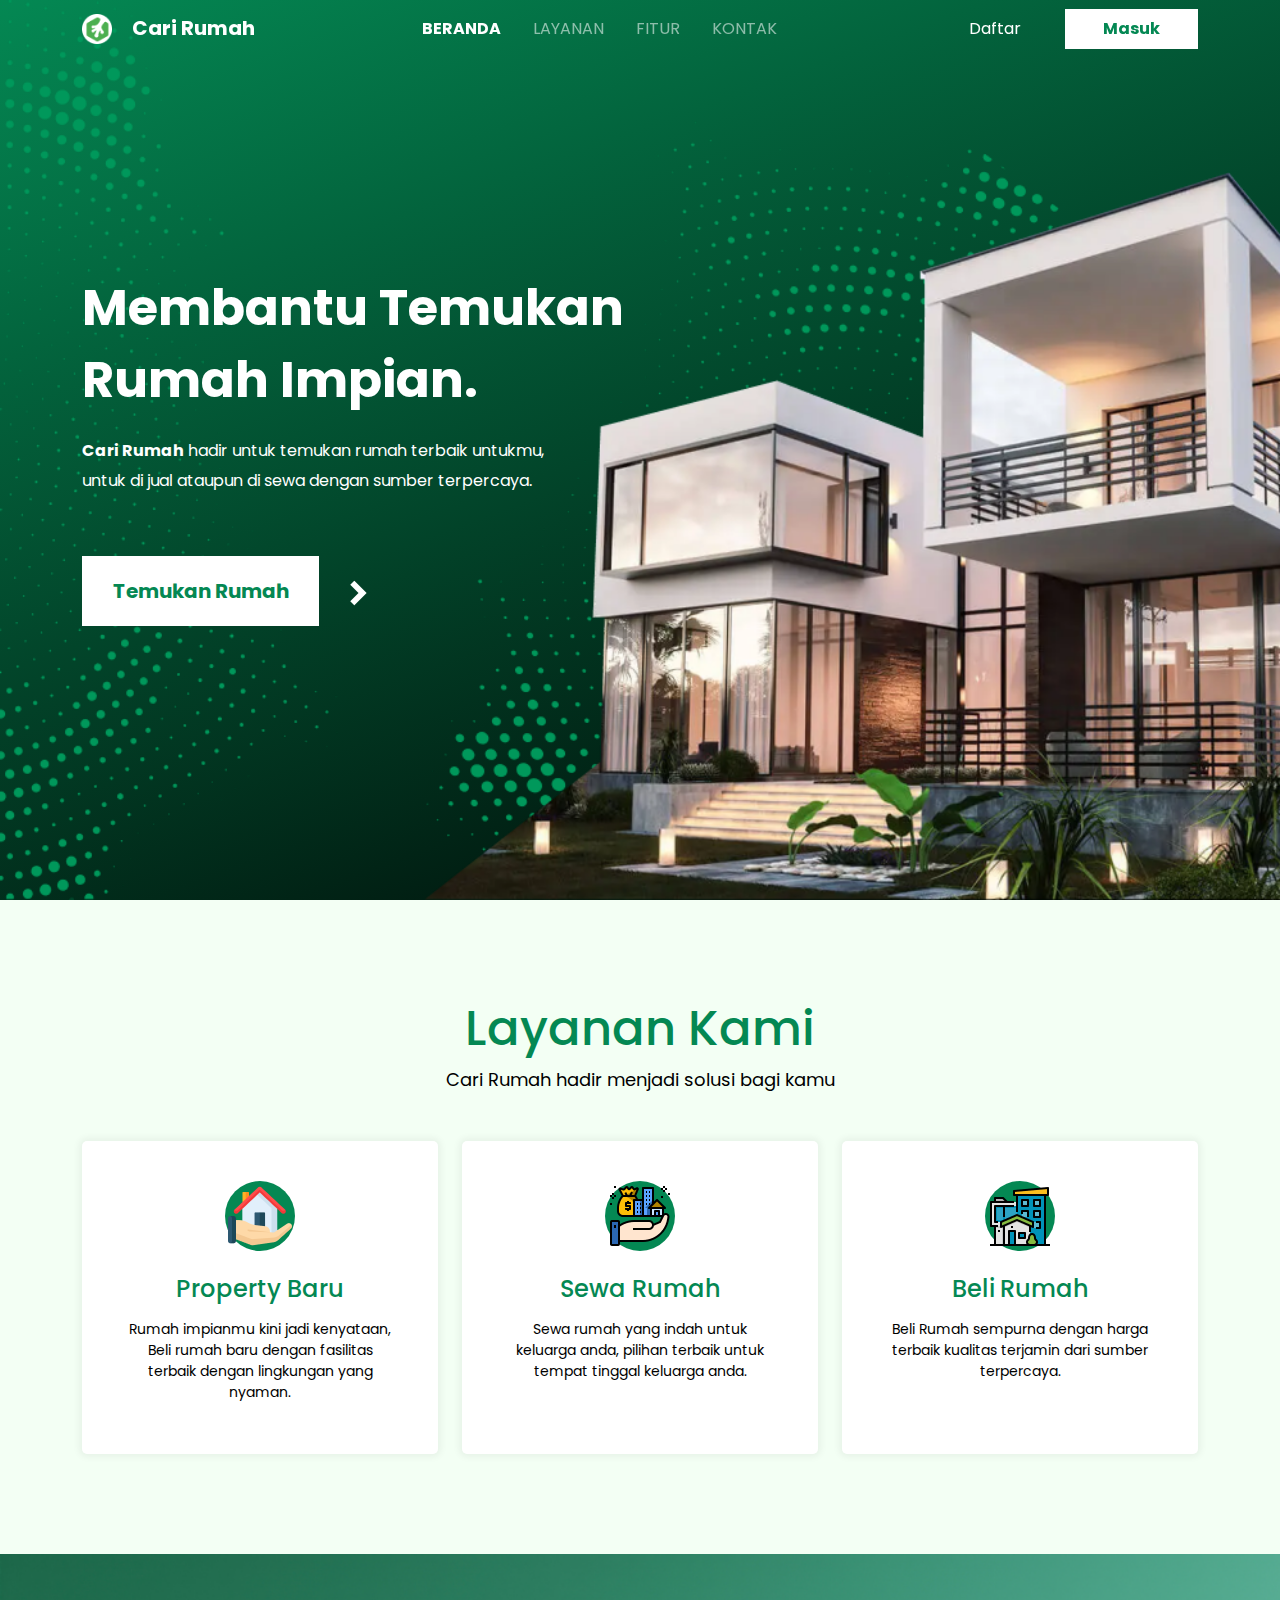
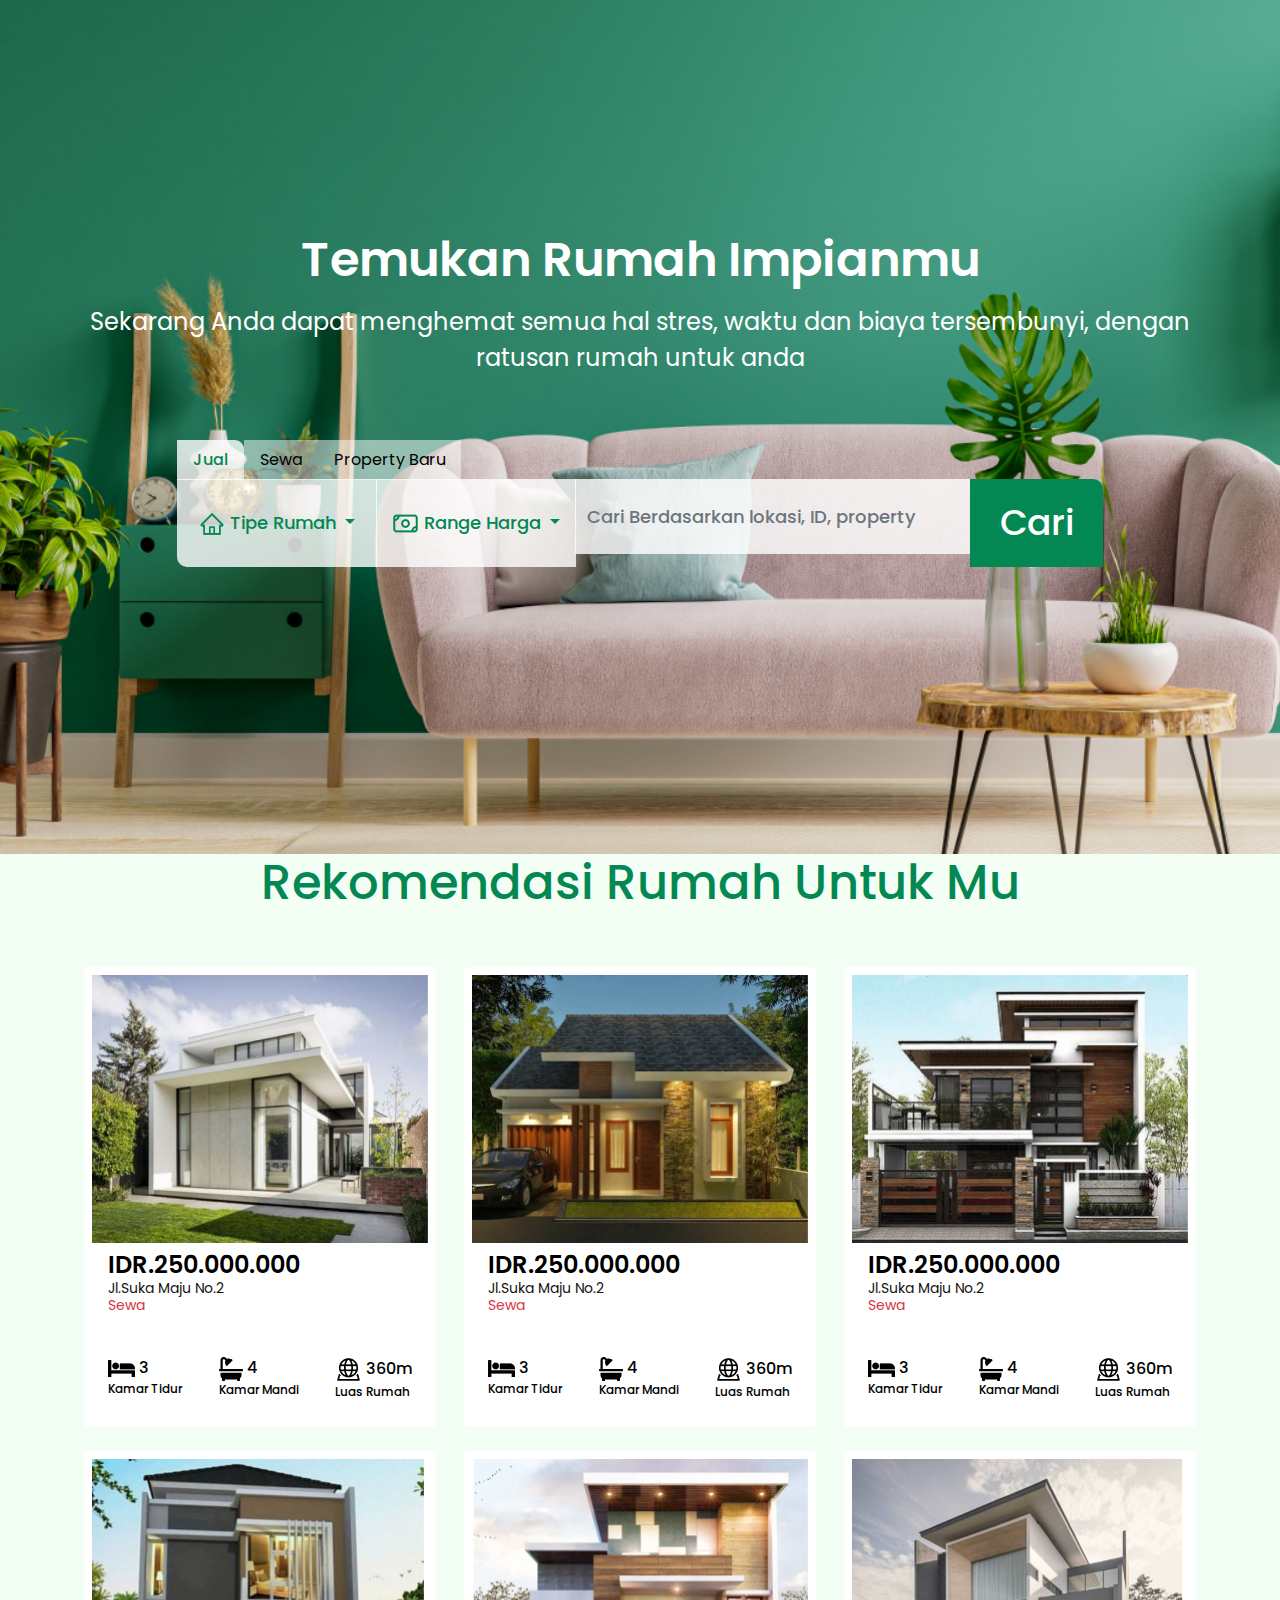
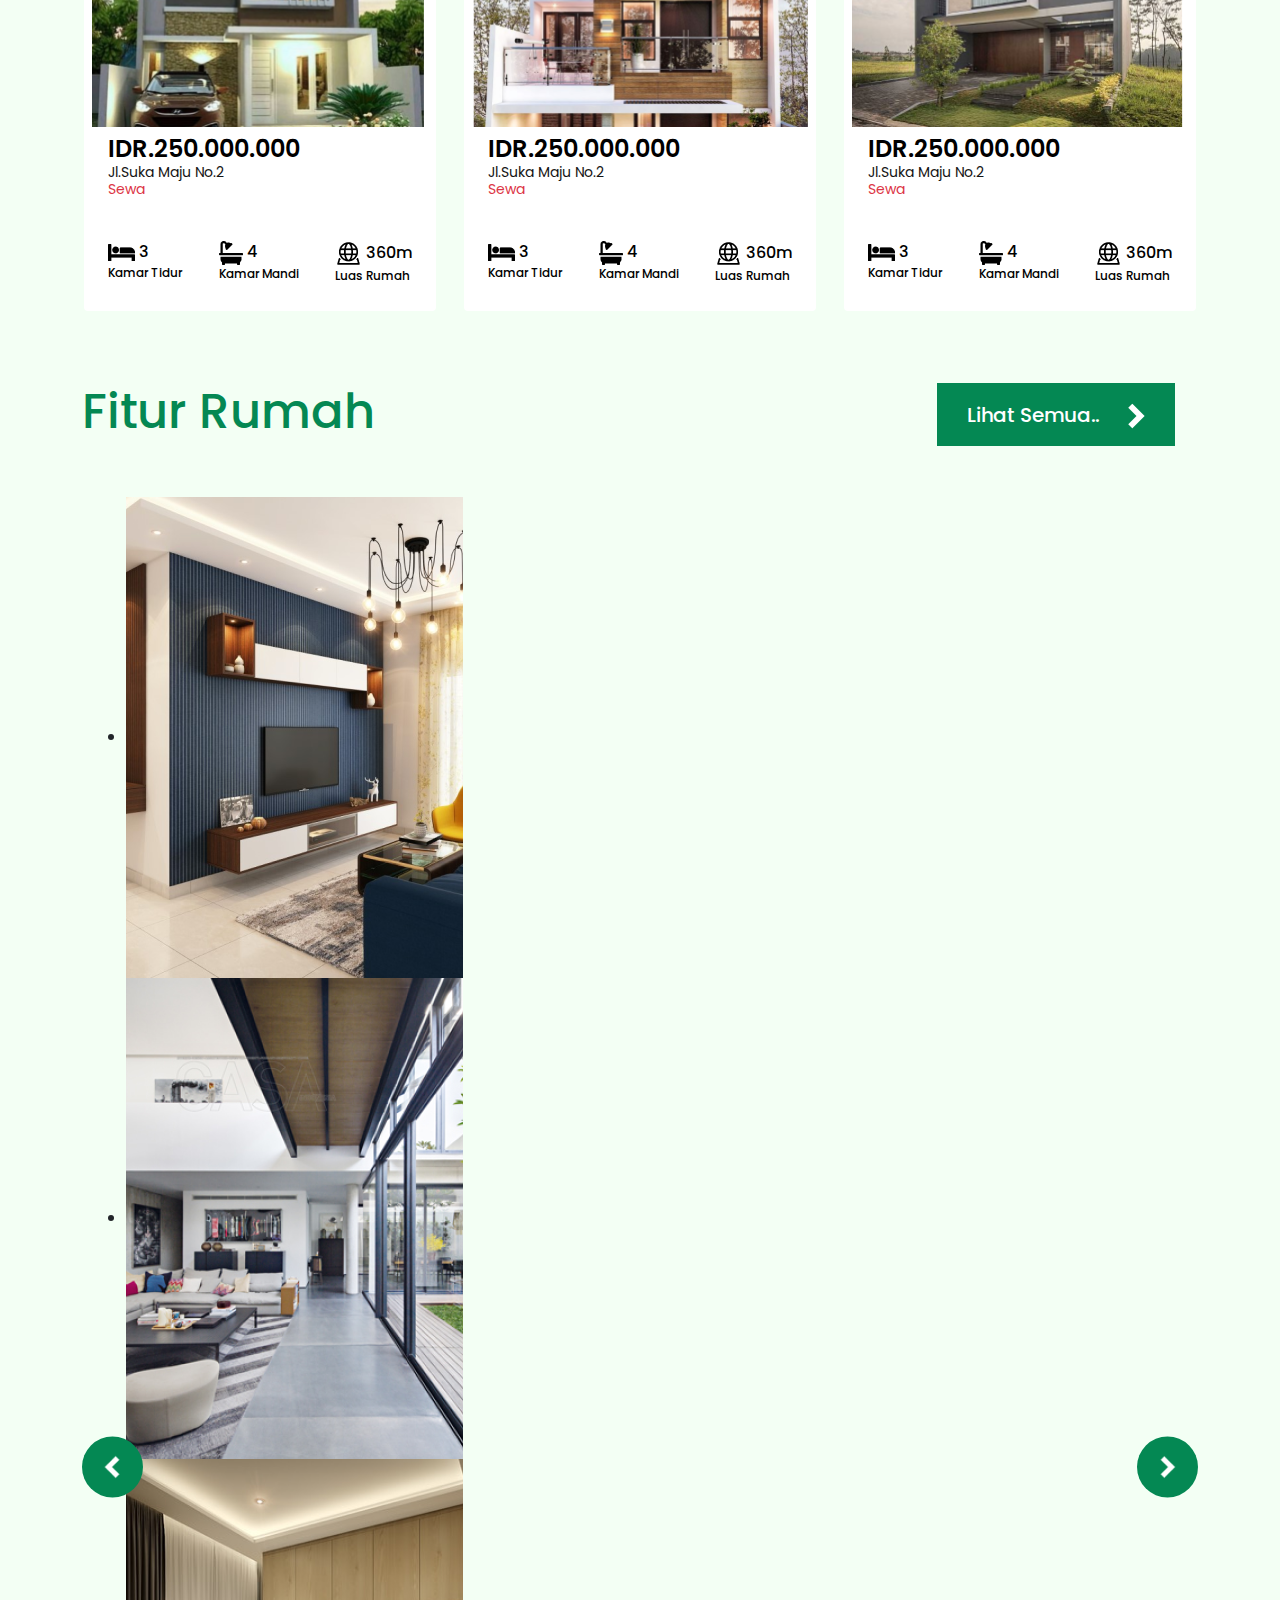
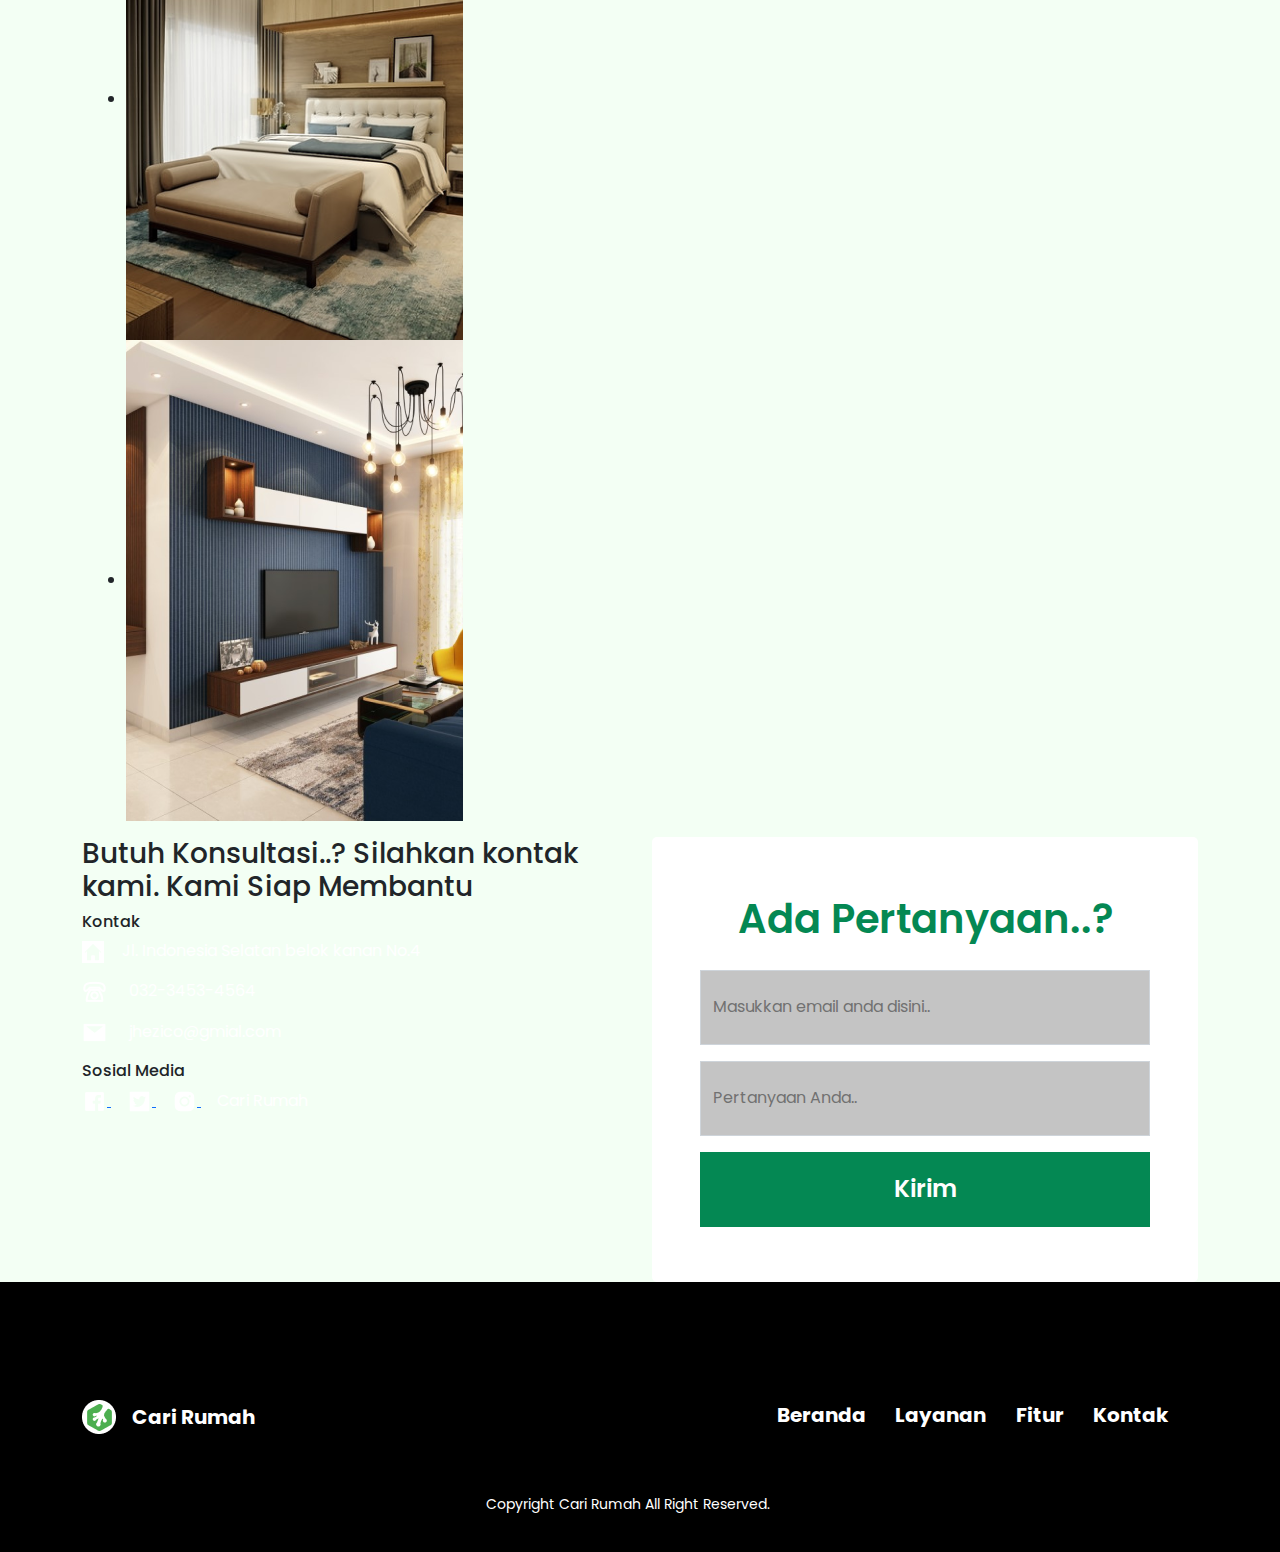
==== indexs.html @ a2882aa7 "update 2" ====
<!doctype html>
<html lang="en">

<head>
  <!-- Required meta tags -->
  <meta charset="utf-8">
  <meta http-equiv="X-UA_Compatible" content="IE=edge">
  <meta name="viewport" content="width=device-width, initial-scale=1">

  <!-- CSS -->
  <link href="assets/bootstrap/css/bootstrap.min.css" rel="stylesheet">
  <link rel="stylesheet" href="assets/css/main.css">
  <link rel="stylesheet" href="assets/css/responsive.css">
  <link rel="stylesheet" href="assets/css/lightslider.css">
  <!-- JavaScript -->
  <script src="assets/js/jQuery.min.js"></script>
  <script src="assets/js/lightslider.js"></script>
  <!-- FONT -->
  <link rel="preconnect" href="https://fonts.googleapis.com">
  <link rel="preconnect" href="https://fonts.gstatic.com" crossorigin>
  <link href="https://fonts.googleapis.com/css2?family=Poppins:wght@400;500;600;700&display=swap" rel="stylesheet">
  <!-- LOGO -->
  <link rel="icon" href="assets/gambar/Logo Icon.png" type="image/x-icon">
  <title>Cari Rumah</title>
</head>

<body>
  <!-- NavBar Start -->
  <nav class="navbar navbar-expand-lg navbar-dark bg-transparent position-fixed w-100">
    <div class="container">
      <a class="navbar-brand" href="#">
        <img src="assets/gambar/Logo Icon.png" alt="" width="30" class="d-inline-block align-text-top me-3">
        Cari Rumah</a>
      <button class="navbar-toggler" type="button" data-bs-toggle="collapse" data-bs-target="#navbarNav"
        aria-controls="navbarNav" aria-expanded="false" aria-label="Toggle navigation">
        <span class="navbar-toggler-icon"></span>
      </button>
      <div class="collapse navbar-collapse" id="navbarNav">
        <ul class="navbar-nav mx-auto">
          <li class="nav-item mx-2">
            <a class="nav-link active" aria-current="page" href="#">BERANDA</a>
          </li>
          <li class="nav-item mx-2">
            <a class="nav-link" href="#">LAYANAN</a>
          </li>
          <li class="nav-item mx-2">
            <a class="nav-link" href="#">FITUR</a>
          </li>
          <li class="nav-item mx-2">
            <a class="nav-link" href="#">KONTAK</a>
          </li>
        </ul>

        <div>
          <button class="button-primary">Daftar</button>
          <button class="button-secondary">Masuk</button>
        </div>
      </div>
    </div>
  </nav>
  <!-- NavBar End -->

  <!-- Hero Section Start -->
  <section id="hero">
    <div class="container h-100">
      <div class="row h-100">
        <div class="col-md-6 hero-tagline my-auto">
          <h1>Membantu Temukan Rumah Impian.</h1>
          <p>
            <span class="fw-bold">Cari Rumah</span>
            hadir untuk temukan rumah terbaik untukmu, untuk di jual ataupun di sewa dengan sumber terpercaya.
          </p>
          <button class="button-lg-primary">Temukan Rumah</button>
          <a href="#">
            <img src="assets/gambar/Right Arrow lg.png" alt="">
          </a>
        </div>
      </div>
      <img src="assets/gambar/Hero Image.png" alt="" class="position-absolute end-0 bottom-0 img-hero">
      <img src="assets/gambar/Accsent 1.png" alt="" class="aksen-img h-100 position-absolute top-0 start-0">
    </div>
  </section>
  <!-- Hero Section End -->

  <!-- Layanan Section Start -->
  <section id="layanan">
    <div class="container">
      <div class="row">
        <div class="col-12 text-center">
          <h2>Layanan Kami</h2>
          <span class="sub-title">Cari Rumah hadir menjadi solusi bagi kamu</span>
        </div>
      </div>
      <div class="row mt-5">
        <div class="col-md-4 text-center">
          <div class="card-layanan">
            <div class="circle-icon position-relative mx-auto">
              <img src="assets/gambar/Icon-propertybaru.png" class="position-absolute top-50 start-50 translate-middle">
            </div>
            <h3 class="mt-4">Property Baru</h3>
            <p class="mt-3">Rumah impianmu kini jadi kenyataan, Beli rumah baru dengan fasilitas terbaik dengan
              lingkungan yang nyaman.</p>
          </div>
        </div>
        <div class="col-md-4 text-center">
          <div class="card-layanan">
            <div class="circle-icon position-relative mx-auto">
              <img src="assets/gambar/Icon Sewa.png" class="position-absolute top-50 start-50 translate-middle">
            </div>
            <h3 class="mt-4">Sewa Rumah</h3>
            <p class="mt-3">Sewa rumah yang indah untuk keluarga anda, pilihan terbaik untuk tempat tinggal keluarga
              anda.</p>
          </div>
        </div>
        <div class="col-md-4 text-center">
          <div class="card-layanan">
            <div class="circle-icon position-relative mx-auto">
              <img src="assets/gambar/Icon Beli.png" class="position-absolute top-50 start-50 translate-middle">
            </div>
            <h3 class="mt-4">Beli Rumah</h3>
            <p class="mt-3">Beli Rumah sempurna dengan harga terbaik kualitas terjamin dari sumber terpercaya.</p>
          </div>
        </div>
      </div>
    </div>
  </section>
  <!-- Layanan Section End -->

  <!-- Search Section Start -->
  <section id="search" class="d-flex align-items-center">
    <div class="container">
      <div class="row">
        <div class="col-12 text-center">
          <h2>Temukan Rumah Impianmu</h2>
          <p>Sekarang Anda dapat menghemat semua hal stres, waktu dan biaya tersembunyi, dengan
            ratusan rumah untuk anda</p>
        </div>
        <div class="col-10 mx-auto mt-5">
          <nav>
            <div class="nav nav-tabs" id="nav-tab" role="tablist">
              <button class="nav-link active" id="nav-home-tab" data-bs-toggle="tab" data-bs-target="#nav-home"
                type="button" role="tab" aria-controls="nav-home" aria-selected="true">Jual</button>
              <button class="nav-link" id="nav-profile-tab" data-bs-toggle="tab" data-bs-target="#nav-profile"
                type="button" role="tab" aria-controls="nav-profile" aria-selected="false">Sewa</button>
              <button class="nav-link" id="nav-contact-tab" data-bs-toggle="tab" data-bs-target="#nav-contact"
                type="button" role="tab" aria-controls="nav-contact" aria-selected="false">Property Baru</button>
            </div>
          </nav>
          <div class="tab-content" id="nav-tabContent">
            <div class="tab-pane fade show active" id="nav-home" role="tabpanel" aria-labelledby="nav-home-tab">
              <div class="input-group mb-3 input-cari mb-3">
                <!-- Dropdown Tipe Rumah Start -->
                <button class="button-secondary dropdown-toggle" type="button" data-bs-toggle="dropdown"
                  aria-expanded="false">
                  <img src="assets/gambar/Home Icon.png" class="d-block d-lg-inline mx-auto" alt=""> Tipe Rumah
                </button>
                <ul class="dropdown-menu">
                  <li><a class="dropdown-item" href="#">Action</a></li>
                  <li><a class="dropdown-item" href="#">Another action</a></li>
                  <li><a class="dropdown-item" href="#">Something else here</a></li>
                  <li>
                    <hr class="dropdown-divider">
                  </li>
                  <li><a class="dropdown-item" href="#">Separated link</a></li>
                </ul>
                <!-- Dropdown Tipe Rumah End -->
                <!-- Dropdown Range Harga Start -->
                <button class="button-secondary dropdown-toggle" type="button" data-bs-toggle="dropdown"
                  aria-expanded="false">
                  <img src="assets/gambar/Money-icon.png" class="d-block d-lg-inline mx-auto" alt=""> Range Harga
                </button>
                <ul class="dropdown-menu">
                  <li><a class="dropdown-item" href="#">Action</a></li>
                  <li><a class="dropdown-item" href="#">Another action</a></li>
                  <li><a class="dropdown-item" href="#">Something else here</a></li>
                  <li>
                    <hr class="dropdown-divider">
                  </li>
                  <li><a class="dropdown-item" href="#">Separated link</a></li>
                </ul>
                <!-- Dropdown Range Harga End -->
                <input type="text" class="form-control button-secondary" aria-label="Text input with dropdown button"
                  placeholder="Cari Berdasarkan lokasi, ID, property">
                <button class="button-primary" type="button" id="button-addon2">Cari</button>
              </div>
            </div>


            <div class="tab-pane fade" id="nav-profile" role="tabpanel" aria-labelledby="nav-profile-tab">
              <div class="input-group mb-3 input-cari mb-3">
                <!-- Dropdown Tipe Rumah Start -->
                <button class="button-secondary dropdown-toggle" type="button" data-bs-toggle="dropdown"
                  aria-expanded="false">
                  <img src="assets/gambar/Home Icon.png" class="d-block d-lg-inline mx-auto" alt=""> Tipe Rumah
                </button>
                <ul class="dropdown-menu">
                  <li><a class="dropdown-item" href="#">Action</a></li>
                  <li><a class="dropdown-item" href="#">Another action</a></li>
                  <li><a class="dropdown-item" href="#">Something else here</a></li>
                  <li>
                    <hr class="dropdown-divider">
                  </li>
                  <li><a class="dropdown-item" href="#">Separated link</a></li>
                </ul>
                <!-- Dropdown Tipe Rumah End -->
                <!-- Dropdown Range Harga Start -->
                <button class="button-secondary dropdown-toggle" type="button" data-bs-toggle="dropdown"
                  aria-expanded="false">
                  <img src="assets/gambar/Money-icon.png" class="d-block d-lg-inline mx-auto" alt=""> Range Harga
                </button>
                <ul class="dropdown-menu">
                  <li><a class="dropdown-item" href="#">Action</a></li>
                  <li><a class="dropdown-item" href="#">Another action</a></li>
                  <li><a class="dropdown-item" href="#">Something else here</a></li>
                  <li>
                    <hr class="dropdown-divider">
                  </li>
                  <li><a class="dropdown-item" href="#">Separated link</a></li>
                </ul>
                <!-- Dropdown Range Harga End -->
                <input type="text" class="form-control button-secondary" aria-label="Text input with dropdown button"
                  placeholder="Cari Berdasarkan lokasi, ID, property">
                <button class="button-primary" type="button" id="button-addon2">Cari</button>
              </div>
            </div>
            <div class="tab-pane fade" id="nav-contact" role="tabpanel" aria-labelledby="nav-contact-tab">
              <div class="input-group mb-3 input-cari mb-3">
                <!-- Dropdown Tipe Rumah Start -->
                <button class="button-secondary dropdown-toggle" type="button" data-bs-toggle="dropdown"
                  aria-expanded="false">
                  <img src="assets/gambar/Home Icon.png" class="d-block d-lg-inline mx-auto" alt=""> Tipe Rumah
                </button>
                <ul class="dropdown-menu">
                  <li><a class="dropdown-item" href="#">Action</a></li>
                  <li><a class="dropdown-item" href="#">Another action</a></li>
                  <li><a class="dropdown-item" href="#">Something else here</a></li>
                  <li>
                    <hr class="dropdown-divider">
                  </li>
                  <li><a class="dropdown-item" href="#">Separated link</a></li>
                </ul>
                <!-- Dropdown Tipe Rumah End -->
                <!-- Dropdown Range Harga Start -->
                <button class="button-secondary dropdown-toggle" type="button" data-bs-toggle="dropdown"
                  aria-expanded="false">
                  <img src="assets/gambar/Money-icon.png" class="d-block d-lg-inline mx-auto" alt=""> Range Harga
                </button>
                <ul class="dropdown-menu">
                  <li><a class="dropdown-item" href="#">Action</a></li>
                  <li><a class="dropdown-item" href="#">Another action</a></li>
                  <li><a class="dropdown-item" href="#">Something else here</a></li>
                  <li>
                    <hr class="dropdown-divider">
                  </li>
                  <li><a class="dropdown-item" href="#">Separated link</a></li>
                </ul>
                <!-- Dropdown Range Harga End -->
                <input type="text" class="form-control button-secondary" aria-label="Text input with dropdown button"
                  placeholder="Cari Berdasarkan lokasi, ID, property">
                <button class="button-primary" type="button" id="button-addon2">Cari</button>
              </div>
            </div>
          </div>
        </div>
      </div>
    </div>
  </section>
  <!-- Search Section End -->

  <!-- Rekomendasi Section Start -->
  <section id="rekomendasi">
    <div class="container">
      <div class="row mb-5">
        <div class="col-12 text-center">
          <h2>Rekomendasi Rumah Untuk Mu</h2>
        </div>
      </div>
      <div class="row">
        <div class="col-lg-4 col-md-6 mb-4 d-flex justify-content-evenly">
          <div class="card p-2" style="width: 22rem;">
            <img src="assets/gambar/Rekomendasi1.png" alt="">
            <div class="card-body">
              <h4>IDR.250.000.000</h4>
              <p class="mb-4 lh-sm">Jl.Suka Maju No.2 <br> <span class="text-danger">Sewa</span></p>
            </div>
            <div class="card-fasilitas d-flex justify-content-between px-4">
              <span>
                <img src="assets/gambar/Icon Kamar Tidur.png" alt=""> 3
                <p>Kamar Tidur</p>
              </span>
              <span>
                <img src="assets/gambar/Icon Kamar Mandi.png" alt=""> 4
                <p>Kamar Mandi</p>
              </span>
              <span>
                <img src="assets/gambar/Icon Luas Tanah.png" alt=""> 360m
                <p>Luas Rumah</p>
              </span>
            </div>
          </div>
        </div>
        <div class="col-lg-4 col-md-6 mb-4 d-flex justify-content-evenly">
          <div class="card p-2" style="width: 22rem;">
            <img src="assets/gambar/Rekomendasi2.png" alt="">
            <div class="card-body">
              <h4>IDR.250.000.000</h4>
              <p class="mb-4 lh-sm">Jl.Suka Maju No.2 <br> <span class="text-danger">Sewa</span></p>
            </div>
            <div class="card-fasilitas d-flex justify-content-between px-4">
              <span>
                <img src="assets/gambar/Icon Kamar Tidur.png" alt=""> 3
                <p>Kamar Tidur</p>
              </span>
              <span>
                <img src="assets/gambar/Icon Kamar Mandi.png" alt=""> 4
                <p>Kamar Mandi</p>
              </span>
              <span>
                <img src="assets/gambar/Icon Luas Tanah.png" alt=""> 360m
                <p>Luas Rumah</p>
              </span>
            </div>
          </div>
        </div>
        <div class="col-lg-4 col-md-6 mb-4 d-flex justify-content-evenly">
          <div class="card p-2" style="width: 22rem;">
            <img src="assets/gambar/Rekomendasi3.png" alt="">
            <div class="card-body">
              <h4>IDR.250.000.000</h4>
              <p class="mb-4 lh-sm">Jl.Suka Maju No.2 <br> <span class="text-danger">Sewa</span></p>
            </div>
            <div class="card-fasilitas d-flex justify-content-between px-4">
              <span>
                <img src="assets/gambar/Icon Kamar Tidur.png" alt=""> 3
                <p>Kamar Tidur</p>
              </span>
              <span>
                <img src="assets/gambar/Icon Kamar Mandi.png" alt=""> 4
                <p>Kamar Mandi</p>
              </span>
              <span>
                <img src="assets/gambar/Icon Luas Tanah.png" alt=""> 360m
                <p>Luas Rumah</p>
              </span>
            </div>
          </div>
        </div>
        <div class="col-lg-4 col-md-6 mb-4 d-flex justify-content-evenly">
          <div class="card p-2" style="width: 22rem;">
            <img src="assets/gambar/Rekomendasi4.png" alt="">
            <div class="card-body">
              <h4>IDR.250.000.000</h4>
              <p class="mb-4 lh-sm">Jl.Suka Maju No.2 <br> <span class="text-danger">Sewa</span></p>
            </div>
            <div class="card-fasilitas d-flex justify-content-between px-4">
              <span>
                <img src="assets/gambar/Icon Kamar Tidur.png" alt=""> 3
                <p>Kamar Tidur</p>
              </span>
              <span>
                <img src="assets/gambar/Icon Kamar Mandi.png" alt=""> 4
                <p>Kamar Mandi</p>
              </span>
              <span>
                <img src="assets/gambar/Icon Luas Tanah.png" alt=""> 360m
                <p>Luas Rumah</p>
              </span>
            </div>
          </div>
        </div>
        <div class="col-lg-4 col-md-6 mb-4 d-flex justify-content-evenly">
          <div class="card p-2" style="width: 22rem;">
            <img src="assets/gambar/Rekomendasi5.png" alt="">
            <div class="card-body">
              <h4>IDR.250.000.000</h4>
              <p class="mb-4 lh-sm">Jl.Suka Maju No.2 <br> <span class="text-danger">Sewa</span></p>
            </div>
            <div class="card-fasilitas d-flex justify-content-between px-4">
              <span>
                <img src="assets/gambar/Icon Kamar Tidur.png" alt=""> 3
                <p>Kamar Tidur</p>
              </span>
              <span>
                <img src="assets/gambar/Icon Kamar Mandi.png" alt=""> 4
                <p>Kamar Mandi</p>
              </span>
              <span>
                <img src="assets/gambar/Icon Luas Tanah.png" alt=""> 360m
                <p>Luas Rumah</p>
              </span>
            </div>
          </div>
        </div>
        <div class="col-lg-4 col-md-6 mb-4 d-flex justify-content-evenly">
          <div class="card p-2" style="width: 22rem;">
            <img src="assets/gambar/Rekomendasi6.png" alt="">
            <div class="card-body">
              <h4>IDR.250.000.000</h4>
              <p class="mb-4 lh-sm">Jl.Suka Maju No.2 <br> <span class="text-danger">Sewa</span></p>
            </div>
            <div class="card-fasilitas d-flex justify-content-between px-4">
              <span>
                <img src="assets/gambar/Icon Kamar Tidur.png" alt=""> 3
                <p>Kamar Tidur</p>
              </span>
              <span>
                <img src="assets/gambar/Icon Kamar Mandi.png" alt=""> 4
                <p>Kamar Mandi</p>
              </span>
              <span>
                <img src="assets/gambar/Icon Luas Tanah.png" alt=""> 360m
                <p>Luas Rumah</p>
              </span>
            </div>
          </div>
        </div>
      </div>
    </div>
  </section>
  <!-- Rekomendasi Section End -->

  <!-- Fitur Section Start -->
  <section id="fitur" class="mt-5 overflow-hidden">
    <div class="container position-relative">
      <div class="row mb-4">
        <div class="col-lg-9 col-md-12 text-center text-lg-start">
          <h2>Fitur Rumah</h2>
        </div>
        <div class="col-lg-3 col-md-12">
          <button class="button-fitur">
            Lihat Semua..
            <img src="assets/gambar/Right Arrow.png" alt="" class="ms-4">
          </button>
        </div>
      </div>
      <div class="container position-relative mt-5">
        <div class="row">
          <div class="col-12 d-flex justify-content-start">

            <ul id="autoWidth" class="cs-hidden">
              <li class="item-a">
                <div class="card-fitur me-3 position-relative">
                  <img src="assets/gambar/Fitur Rumah 1.png" alt="">
                  <div class="overlay position-absolute top-0 bottom-0 start-0 end-0 w-100 h-100">
                    <div class="position-absolute top-50 start-50 translate-middle text-center w-100">
                      <h5>Kamar Tidur</h5>
                      <span>Rumah minimalis Type-A2</span>
                      <h6>IDR.250jt</h6>
                      <button>Lihat Rumah</button>
                    </div>
                  </div>
                </div>
              </li>
              <li class="item-b">
                <div class="card-fitur me-3 position-relative">
                  <img src="assets/gambar/Fitur Rumah 2.png" alt="">
                  <div class="overlay position-absolute top-0 bottom-0 start-0 end-0 w-100 h-100">
                    <div class="position-absolute top-50 start-50 translate-middle text-center w-100">
                      <h5>Kamar Tidur</h5>
                      <span>Rumah minimalis Type-A2</span>
                      <h6>IDR.250jt</h6>
                      <button>Lihat Rumah</button>
                    </div>
                  </div>
                </div>
              </li>
              <li class="item-c">
                <div class="card-fitur me-3 position-relative">
                  <img src="assets/gambar/Fitur Rumah 3.png" alt="">
                  <div class="overlay position-absolute top-0 bottom-0 start-0 end-0 w-100 h-100">
                    <div class="position-absolute top-50 start-50 translate-middle text-center w-100">
                      <h5>Kamar Tidur</h5>
                      <span>Rumah minimalis Type-A2</span>
                      <h6>IDR.250jt</h6>
                      <button>Lihat Rumah</button>
                    </div>
                  </div>
                </div>
              </li>
              <li class="item-d">
                <div class="card-fitur me-3 position-relative">
                  <img src="assets/gambar/Fitur Rumah 1.png" alt="">
                  <div class="overlay position-absolute top-0 bottom-0 start-0 end-0 w-100 h-100">
                    <div class="position-absolute top-50 start-50 translate-middle text-center w-100">
                      <h5>Kamar Tidur</h5>
                      <span>Rumah minimalis Type-A2</span>
                      <h6>IDR.250jt</h6>
                      <button>Lihat Rumah</button>
                    </div>
                  </div>
                </div>
              </li>
            </ul>
          </div>
        </div>
        <button class="button-arrow-left position-absolute start-0 top-50 translate-middle-y">
          <img src="assets/gambar/Left Arrow lg.png" alt="" class="w-100 h-100">
        </button>
        <button class=" button-arrow-right position-absolute end-0 top-50 translate-middle-y">
          <img src="assets/gambar/Right Arrow lg.png" alt="" class="w-100 h-100">
        </button>
      </div>
    </div>
  </section>
  <!-- Fitur Section End -->

  <!-- Section Contact Start -->
  <section id=" contact">
    <div class="container-fluid overlay h-100">
      <div class="container">
        <div class="row">
          <div class="col-md-6">
            <h3>Butuh Konsultasi..? Silahkan kontak kami. Kami Siap Membantu</h3>
            <div class="kontak">
              <h6>Kontak</h6>
              <div class="mb-3 d-flex align-items-center">
                <div>
                  <img src="assets/gambar/Alamat Icon.png" alt="">
                </div>
                <a href="#">Jl. Indonesia Selatan belok kanan No.4</a>
              </div>
              <div class="mb-3">
                <img src="assets/gambar/Telepon Icon.png" alt="">
                <a href="#">032-3453-4564</a>
              </div>
              <div class="mb-3">
                <img src="assets/gambar/Email Icon.png" alt="">
                <a href="#">jhezico@gmial.com</a>
              </div>
            </div>
            <h6>Sosial Media</h6>
            <a href="#" class="me-lg-3 me-1">
              <img src="assets/gambar/Facebook Icon.png" alt="">
            </a>
            <a href="#" class="me-lg-3 me-1">
              <img src="assets/gambar/Twiter Icon.png" alt="">
            </a>
            <a href="#" class="me-lg-3 me-1">
              <img src="assets/gambar/Instagram Iicon.png" alt="">
            </a>
            <a href="#" class="linkcarirumah">Cari Rumah</a>
          </div>
          <div class="col-md-6">
            <div class="card-contact w-100">
              <form>
                <h2>Ada Pertanyaan..?</h2>
                <div class="form-floating mb-3">
                  <input type="email" class="form-control" id="floatingInput" placeholder="name@example.com">
                  <label for="floatingInput" class="d-flex align-items-center">Masukkan email anda
                    disini..</label>
                </div>
                <div class="form-floating mb-3">
                  <input type="text" class="form-control" id="floatingInput" placeholder="name@example.com">
                  <label for="floatingInput" class="d-flex align-items-center">Pertanyaan Anda..</label>
                </div>
                <button type="submit" class="button-kontak">Kirim</button>
              </form>
            </div>
          </div>
        </div>
      </div>
    </div>
  </section>
  <!-- Section Contact End -->

  <!-- Section Footer Start -->
  <footer class="d-flex align-items-center position-relative">
    <div class="container-fluid">
      <div class="container">
        <div class="row">
          <div class="col-md-7 d-flex align-items-center justify-content-lg-start justify-content-center">
            <img src="assets/gambar/Logo Icon.png" alt="">
            <a href="#" class="ms-3">Cari Rumah</a>
          </div>
          <div class="col-md-5 d-flex justify-content-evenly justify-content-center">
            <a href="#hero">Beranda</a>
            <a href="#layanan">Layanan</a>
            <a href="#fitur">Fitur</a>
            <a href="#contact">Kontak</a>
          </div>
        </div>
        <div class="row position-absolute copyright start-50 translate-middle">
          <div class="col-12">
            <p class="text-center">Copyright Cari Rumah All Right Reserved.</p>
          </div>
        </div>
      </div>
    </div>
  </footer>
  <!-- Section Footer End -->

  <!-- Java Script -->
  <script src="assets/js/popper.min.js"></script>
  <script src="assets/bootstrap/js/bootstrap.min.js"></script>
  <script src="assets/js/script.js"></script>
</body>

</html>
---- assets/css/main.css ----
:root {
  --pr-color: #048853
}

body {
  font-family: 'Poppins', sans-serif;
  background-color: #F3FFF4;
}

/* NavBar Start */

.navbar {
  z-index: 3;
}

/* NavBar Color Start */

.bg-transparent {
  transition: all ease-in-out .3s;
}

.nav-color {
  background-color: #007245;
  transition: all ease-in-out .2s;
}

/* NavBar Color End */

* {
  z-index: 2;
}

.aksen-img {
  z-index: 1;
}

.img-hero {
  z-index: 1;
}

.navbar-brand {
  font-weight: 700;
  font-size: 20px;
}

.nav-link {
  font-size: 16px;
}

.nav-link.active {
  font-weight: 700;
}

.button-secondary {
  width: 133px;
  height: 40px;
  background-color: #fff;
  color: var(--pr-color);
  border: none;
  font-size: 16px;
  font-weight: 700;
}

.button-primary {
  width: 133px;
  height: 40px;
  background-color: transparent;
  color: #fff;
  border: none;
  font-size: 16px;
  font-weight: 400;
}

/* NavBar End */

/* Hero Section Start */

#hero {
  background: linear-gradient(160deg, var(--pr-color), #000);
  height: 100vh;
  width: 100%;
}

.img-hero {
  height: 100%;
}

.hero-tagline h1 {
  color: #fff;
  font-weight: 700;
  font-size: 50px;
  line-height: 72px;
}

.hero-tagline p {
  font-size: 16px;
  color: #fff;
  margin-bottom: 60px;
  margin-top: 20px;
  line-height: 30px;
  width: 85%;
}

.button-lg-primary {
  width: 237px;
  height: 70px;
  background-color: #fff;
  color: var(--pr-color);
  border: none;
  font-size: 20px;
  font-weight: 700;
}

/* Hero Section End */

/* Layanan Sectiond Start */

#layanan {
  padding: 100px 0;
}

h2 {
  font-size: 48px;
  font-weight: 500;
  color: var(--pr-color);
}

.sub-title {
  font-size: 18px;
  color: #000;
}

.card-layanan {
  width: 100%;
  height: 313px;
  border-radius: 5px;
  background-color: #fff;
  padding: 40px;
  box-shadow: 0 0 7px 3px rgba(0, 0, 0, 0.05);
  transition: all .1s ease-in;
}

.circle-icon {
  width: 70px;
  height: 70px;
  background-color: var(--pr-color);
  border-radius: 50%;
  transition: all .1s ease-in;
}

.card-layanan h3 {
  color: var(--pr-color);
  font-size: 24px;
  transition: all .2s ease-in;
}

.card-layanan p {
  color: #000;
  font-size: 14px;
  transition: all .3s ease-in;
}

/* Hover Start */

.card-layanan:hover {
  width: 100%;
  height: 313px;
  border-radius: 5px;
  background: linear-gradient(160deg, var(--pr-color), rgb(15, 15, 15));
  padding: 40px;
  box-shadow: 0 0 7px 3px rgba(0, 0, 0, 0.05);
  transition: all .2s ease-in;
}

.card-layanan:hover .circle-icon {
  background-color: #fff;
  transition: all .2s ease-in;
}

.card-layanan:hover h3 {
  color: #fff;
  font-size: 24px;
  transition: all .2s ease-in;
}

.card-layanan:hover p {
  color: #fff;
  font-size: 14px;
  transition: all .2s ease-in;
}

/* Hover End */

/* Layanan Sectiond End */

/* Search Section Start */

#search {
  background-image: url(../gambar/Img-search.png);
  height: 100vh;
  background-repeat: no-repeat;
  background-size: cover;
}

#search h2 {
  font-size: 48px;
  line-height: 72px;
  font-weight: 600;
  color: #fff;
}

#search p {
  font-size: 24px;
  font-weight: 400;
  line-height: 36px;
  color: #fff;
}

.input-cari {
  height: 88px;
}

.input-cari:focus {
  border: none;
}

.input-cari .button-secondary {
  width: 200px;
  height: 88px;
  background-color: rgba(255, 255, 255, 0.8);
  color: var(--pr-color);
  font-size: 18px;
  font-weight: 500;
  border: none;
  border-radius: 0 0 0 10px;
}

.input-cari .button-primary {
  height: 88px;
  background-color: var(--pr-color);
  color: #fff;
  border: none;
  font-size: 36px;
  font-weight: 500;
  border-radius: 0 10px 0 10px;
}

.nav-tabs {
  border: none;
}

.nav-tabs .nav-link {
  background-color: rgba(255, 255, 255, 0.5);
  border-radius: 0 0 0 0;
}

.nav-tabs .nav-link.nav-link.active {
  background-color: rgba(255, 255, 255, 0.8);
  color: var(--pr-color);
  border-radius: 0 9px 0 0;
  font-weight: 500;
}

.nav-tabs .nav-link {
  color: #000;
  border: none;
}

/* Search Section End */

/* Rekomendasi Section Start */

.card {
  height: 460px;
  width: 95%;
  border: none;
}

.card-body h4 {
  color: #000;
  font-weight: 600;
  font-size: 24px;
  line-height: 0.8rem;
}

.card-body p {
  color: #141414;
  font-weight: 400;
  font-size: 14px;
}

.card:hover {
  background: linear-gradient(170deg, var(--pr-color), #007245, #007245, #000);
  box-shadow: 0 10px 20px rgba(0, 0, 0, 0.25);
  transition: all ease-in-out .3s;
}

.card:hover .card-body h4 {
  color: #fff;
  transition: all ease-in-out .3s;
}

.card:hover .card-body p {
  color: #fff;
  transition: all ease-in-out .3s;
}

.card-fasilitas {
  position: absolute;
  right: 0;
  left: 0;
  bottom: 10px;
  background-color: #fff;
}

.card-fasilitas span {
  font-weight: 500;
  margin-top: 18px;
  color: #000;
}

.card-fasilitas p {
  font-size: 12px;
  color: #000;
}

/* Rekomendasi Section End */

/* Card Fasilitas Section Start */

.button-fitur {
  width: 238px;
  height: 63px;
  background-color: var(--pr-color);
  border: none;
  font-size: 20px;
  font-weight: 500;
  color: #fff;
}

#fitur h2 {
  font-size: 48px;
  font-weight: 500;
}

.card-fitur h5 {
  color: #fff;
  font-size: 36px;
  font-weight: 600;
}

.card-fitur span {
  color: #fff;
  font-size: 14px;
}

.card-fitur h6 {
  color: #fff;
  font-size: 24px;
  font-weight: 600;
}

.card-fitur button {
  background-color: var(--pr-color);
  color: #fff;
  border: none;
  width: 150px;
  height: 45px;
  font-size: 18px;
  font-weight: 500;
}

.card-fitur .overlay {
  background-color: rgba(0, 0, 0, 0);
  opacity: 0;
  transition: all ease-in-out .3s;
}

.card-fitur .overlay:hover {
  background-color: rgba(0, 0, 0, 0.6);
  opacity: 1;
}

.button-arrow-left {
  border: none;
  border-radius: 50%;
  width: 61px;
  height: 61px;
  background-color: var(--pr-color);
  padding: 0;
}

.button-arrow-right {
  border: none;
  border-radius: 50%;
  width: 61px;
  height: 61px;
  background-color: var(--pr-color);
  padding: 0;
}

/* Card Fasilitas Section End */

/* Kontak Section Start */

#contact {
  background-image: url(../gambar/kontak-img.png);
  margin-top: 158px;
  background-size: cover;
  background-repeat: no-repeat;
}

#contact .overlay {
  background: rgba(0, 0, 0, 0.5);
}

#contact .container {
  padding: 148px 0 148px 0;
}

#contact h3 {
  font-weight: 600;
  font-size: 40px;
  line-height: 60px;
  color: #FFF;
  width: px;
}

#contact h6 {
  font-weight: 600;
  font-size: 18px;
  line-height: 27px;
  color: #FFF;
  margin: 19px 0 14px 0;
}

.kontak a {
  font-size: 16px;
  line-height: 18px;
  color: #FFF;
  text-decoration: none;
  margin-left: 18px;
  width: 332px;
  display: inline-block;
}

.linkcarirumah {
  font-weight: normal;
  font-size: 16px;
  line-height: 18px;
  color: #FFF;
  text-decoration: none;
}

.linkcarirumah:hover {
  color: #FFF;
}

.card-contact {
  width: 100%;
  height: 445px;
  background: #FFF;
  border-radius: 5px;
  padding: 52px 48px;
}

.card-contact h2 {
  font-weight: 600;
  font-size: 40px;
  line-height: 60px;
  color: var(--pr-color);
  text-align: center;
  margin-bottom: 21px;
}

.form-control {
  background: #C4C4C4;
  height: 75px !important;
  border-radius: 0;
}

.form-floating label {
  font-size: 16px;
  line-height: 18px;
  color: #717171;
}

.button-kontak {
  width: 100%;
  height: 75px;
  background-color: var(--pr-color);
  border: none;
  font-weight: 600;
  font-size: 24px;
  line-height: 36px;
  color: #FFF;
}

/* Kontak Section End */

/* Footer Section Start */

footer {
  width: 100%;
  height: 270px;
  background: #000;
}

.copyright {
  bottom: 1%;
  color: #fff;
  font-size: 14px;
  line-height: 21px;
}

footer a {
  font-weight: bold;
  font-size: 20px;
  line-height: 30px;
  color: #FFF;
  text-decoration: none;
}

footer a:hover {
  color: #FFF;
}

/* Footer Section End */
---- assets/css/responsive.css ----
@media screen and (max-width : 922px) {
  .input-cari .button-secondary {
    width: 120px;
    height: auto;
    font-size: 14px;
    border-radius: 0;
  }

  .input-cari .button-primary {
    font-size: 24px;
    border-radius: 0 0 10px 10px !important;
  }

  #rekomendasi {
    margin-top: 100px;
  }

  .button-fitur {
    width: 100%;
  }

  #contact h3 {
    font-size: 30px;
    width: 100%;
  }

  .card-contact {
    width: 100%;
    height: auto;
    border-radius: 5px;
    margin-top: 42px;
  }

  .card-contact h2 {
    font-size: 32px;
    line-height: 42px;
    margin-bottom: 21px;
  }

  .button-primary {
    display: block;
    width: 100%;
  }

  .button-secondary {
    display: block;
    width: 100%;
  }
}

@media screen and (max-width : 576px) {
  .hero-tagline h1 {
    line-height: 52px;
  }

  .img-hero {
    width: 75%;
    height: auto;
  }

  h2 {
    font-size: 34px;
  }

  .sub-title {
    font-size: 16px;
  }

  .card-layanan {
    margin: 15px 0;
  }

  #search h2 {
    font-size: 42px;
    line-height: 52px;
  }

  #search p {
    font-size: 18px;
    line-height: 24px;
  }

  .input-cari .button-secondary {
    width: 50%;
    height: 60px;
    border-radius: 0;
  }

  .input-cari .button-primary {
    height: 60px;
    width: 30%;
    font-size: 20px;
    border-radius: 0;
  }

  .input-cari .form-control {
    height: 60px !important;
  }
}

@media screen and (max-width : 350px) {}
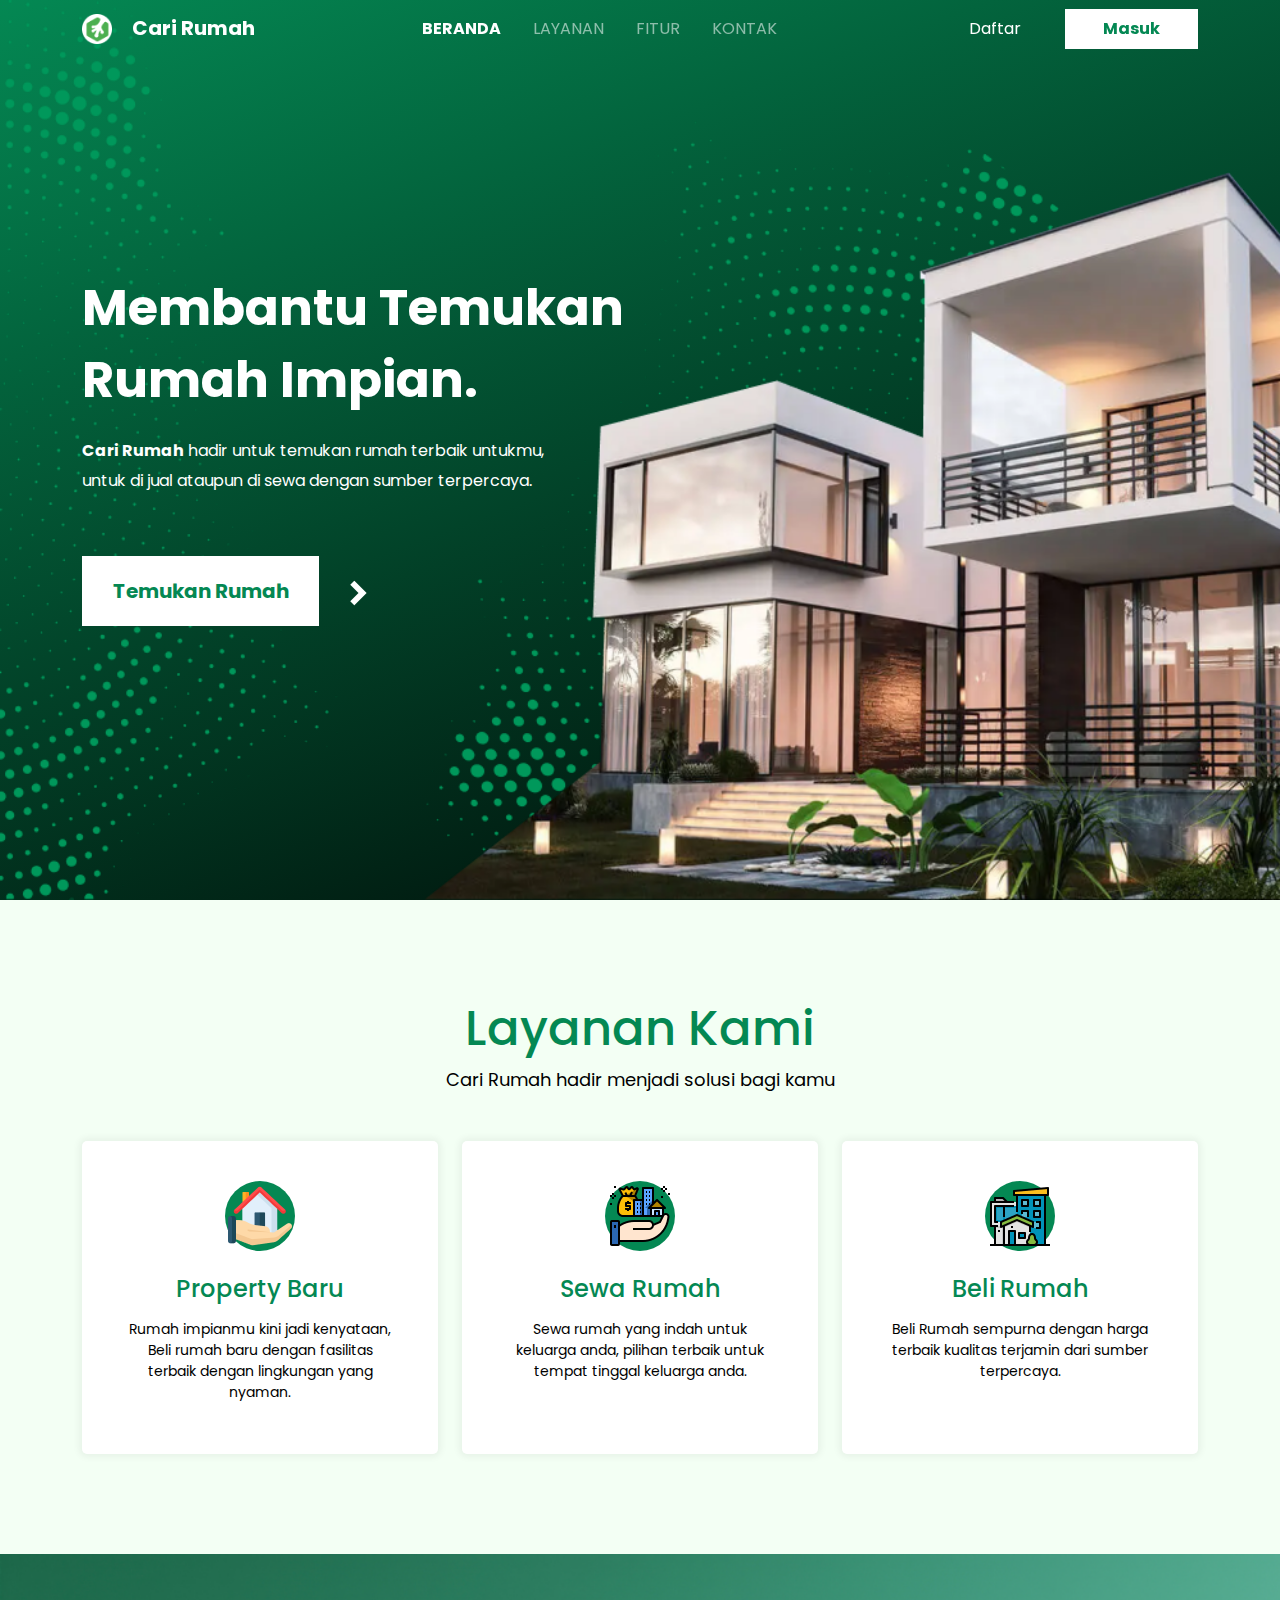
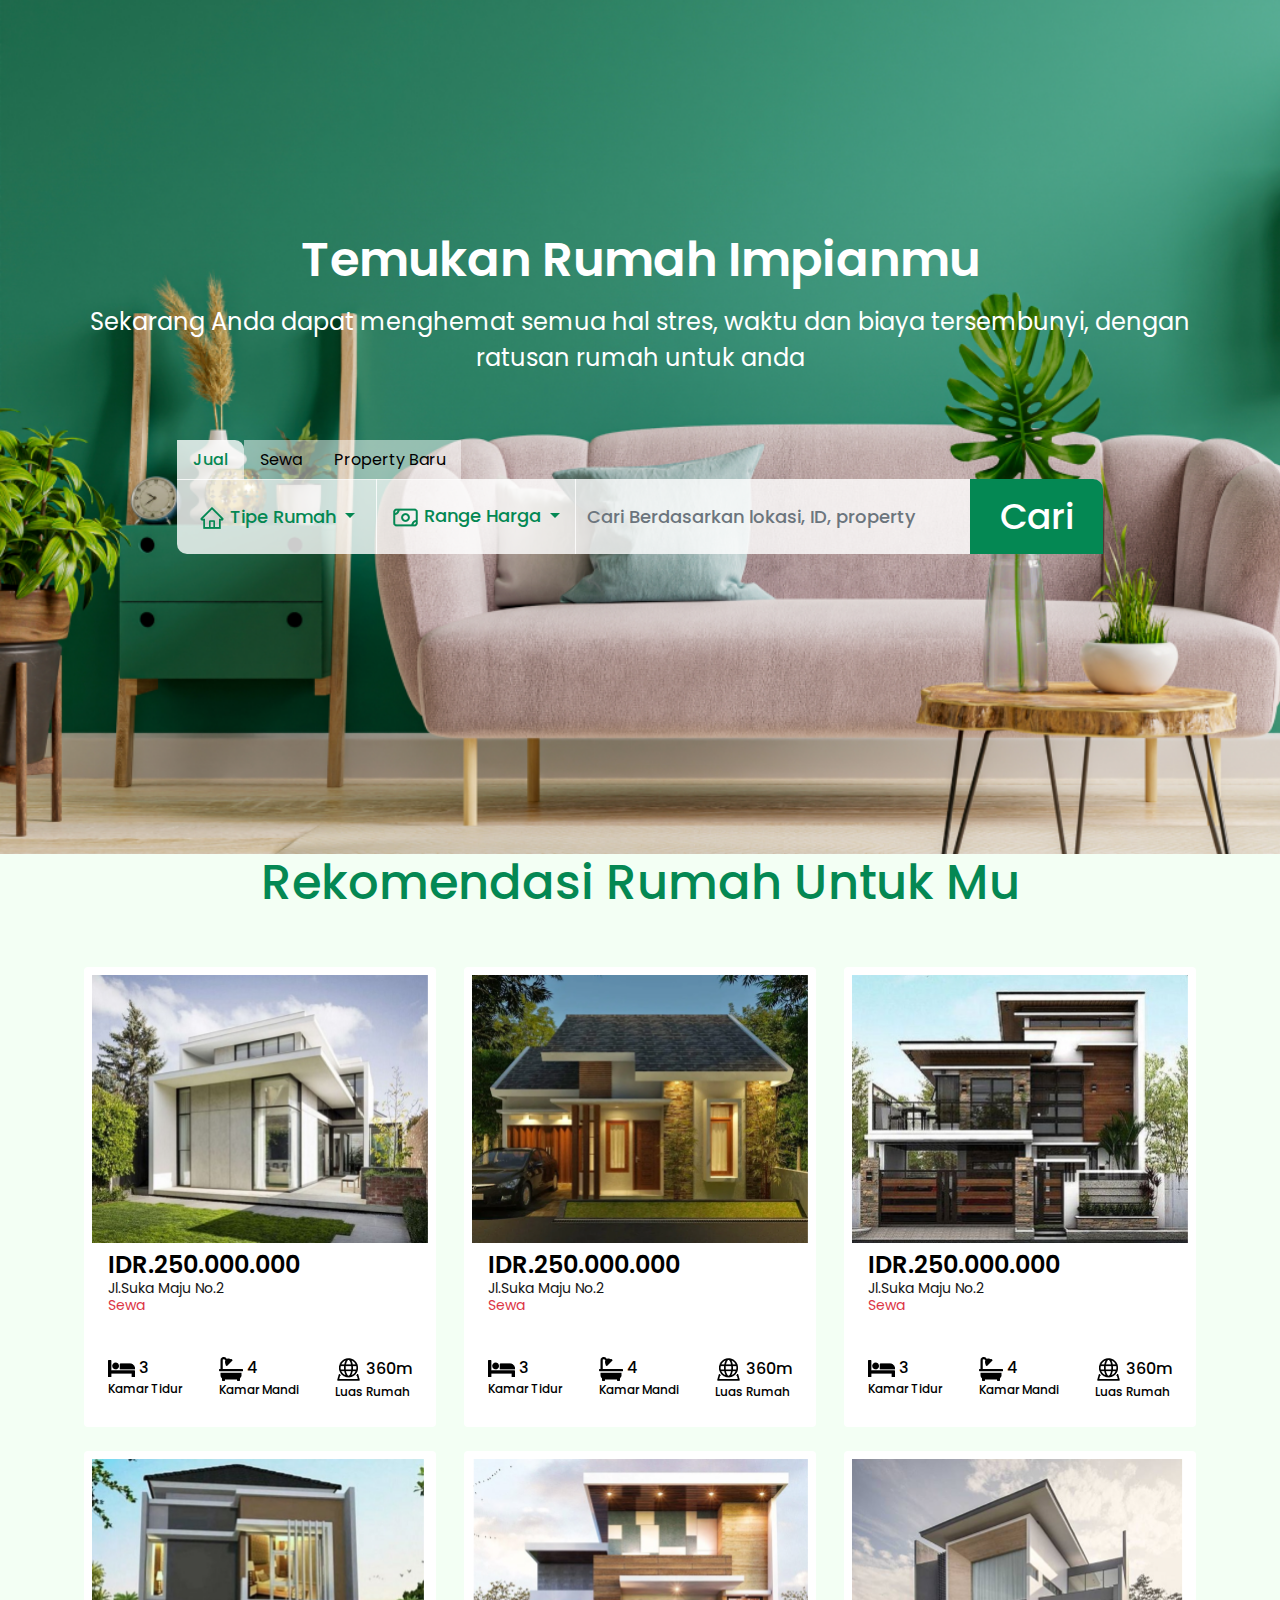
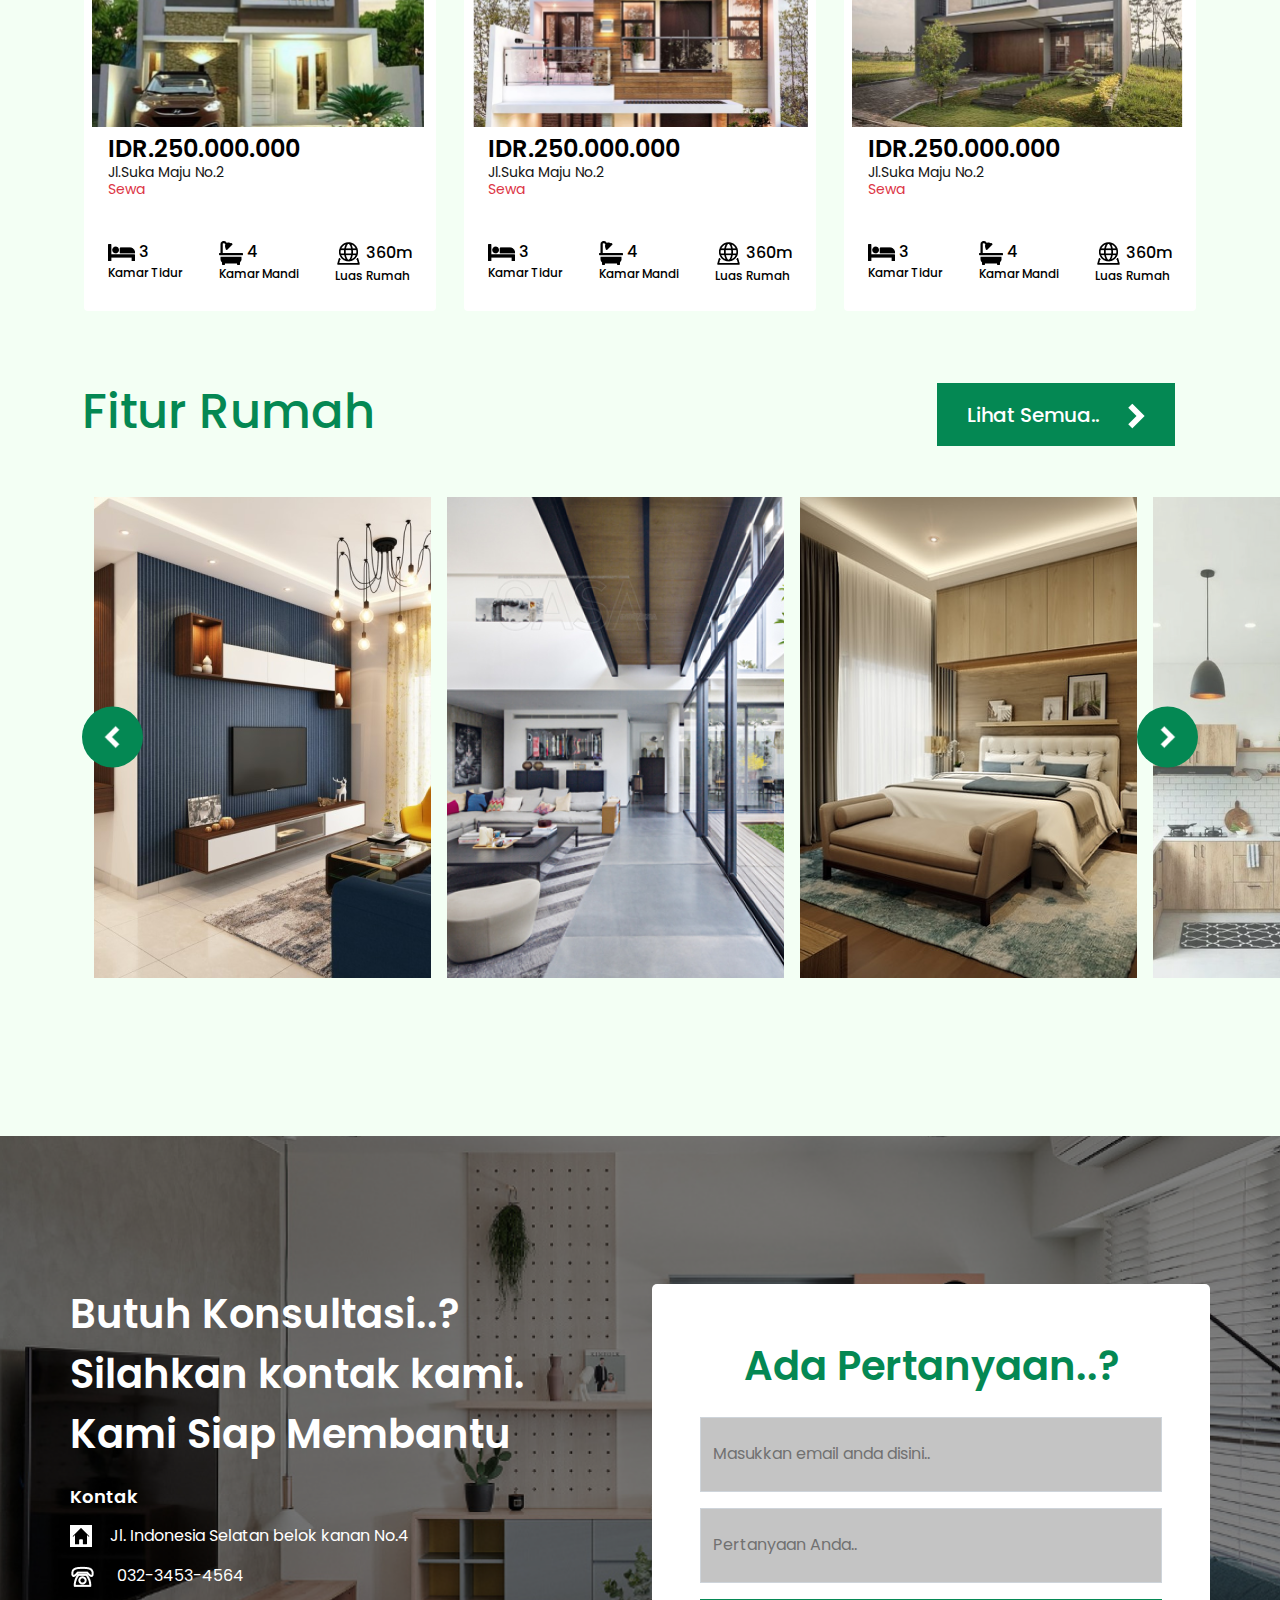
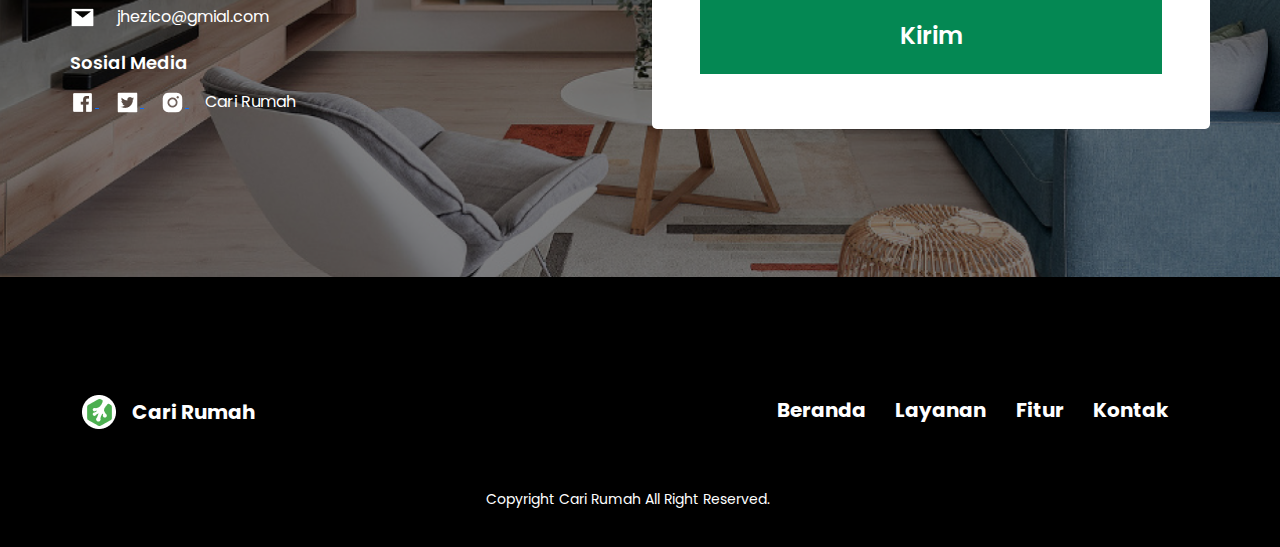
==== commit eea4f709: "update 5" ====
--- a/indexs.html
+++ b/indexs.html
@@ -4,17 +4,12 @@
 <head>
   <!-- Required meta tags -->
   <meta charset="utf-8">
-  <meta http-equiv="X-UA_Compatible" content="IE=edge">
   <meta name="viewport" content="width=device-width, initial-scale=1">
 
   <!-- CSS -->
   <link href="assets/bootstrap/css/bootstrap.min.css" rel="stylesheet">
   <link rel="stylesheet" href="assets/css/main.css">
   <link rel="stylesheet" href="assets/css/responsive.css">
-  <link rel="stylesheet" href="assets/css/lightslider.css">
-  <!-- JavaScript -->
-  <script src="assets/js/jQuery.min.js"></script>
-  <script src="assets/js/lightslider.js"></script>
   <!-- FONT -->
   <link rel="preconnect" href="https://fonts.googleapis.com">
   <link rel="preconnect" href="https://fonts.gstatic.com" crossorigin>
@@ -436,67 +431,56 @@
       <div class="container position-relative mt-5">
         <div class="row">
           <div class="col-12 d-flex justify-content-start">
-
-            <ul id="autoWidth" class="cs-hidden">
-              <li class="item-a">
-                <div class="card-fitur me-3 position-relative">
-                  <img src="assets/gambar/Fitur Rumah 1.png" alt="">
-                  <div class="overlay position-absolute top-0 bottom-0 start-0 end-0 w-100 h-100">
-                    <div class="position-absolute top-50 start-50 translate-middle text-center w-100">
-                      <h5>Kamar Tidur</h5>
-                      <span>Rumah minimalis Type-A2</span>
-                      <h6>IDR.250jt</h6>
-                      <button>Lihat Rumah</button>
-                    </div>
-                  </div>
-                </div>
-              </li>
-              <li class="item-b">
-                <div class="card-fitur me-3 position-relative">
-                  <img src="assets/gambar/Fitur Rumah 2.png" alt="">
-                  <div class="overlay position-absolute top-0 bottom-0 start-0 end-0 w-100 h-100">
-                    <div class="position-absolute top-50 start-50 translate-middle text-center w-100">
-                      <h5>Kamar Tidur</h5>
-                      <span>Rumah minimalis Type-A2</span>
-                      <h6>IDR.250jt</h6>
-                      <button>Lihat Rumah</button>
-                    </div>
-                  </div>
-                </div>
-              </li>
-              <li class="item-c">
-                <div class="card-fitur me-3 position-relative">
-                  <img src="assets/gambar/Fitur Rumah 3.png" alt="">
-                  <div class="overlay position-absolute top-0 bottom-0 start-0 end-0 w-100 h-100">
-                    <div class="position-absolute top-50 start-50 translate-middle text-center w-100">
-                      <h5>Kamar Tidur</h5>
-                      <span>Rumah minimalis Type-A2</span>
-                      <h6>IDR.250jt</h6>
-                      <button>Lihat Rumah</button>
-                    </div>
-                  </div>
-                </div>
-              </li>
-              <li class="item-d">
-                <div class="card-fitur me-3 position-relative">
-                  <img src="assets/gambar/Fitur Rumah 1.png" alt="">
-                  <div class="overlay position-absolute top-0 bottom-0 start-0 end-0 w-100 h-100">
-                    <div class="position-absolute top-50 start-50 translate-middle text-center w-100">
-                      <h5>Kamar Tidur</h5>
-                      <span>Rumah minimalis Type-A2</span>
-                      <h6>IDR.250jt</h6>
-                      <button>Lihat Rumah</button>
-                    </div>
-                  </div>
-                </div>
-              </li>
-            </ul>
+            <div class="card-fitur me-3 position-relative">
+              <img src="assets/gambar/Fitur Rumah 1.png" alt="">
+              <div class="overlay position-absolute top-0 bottom-0 start-0 end-0 w-100 h-100">
+                <div class="position-absolute top-50 start-50 translate-middle text-center w-100">
+                  <h5>Kamar Tidur</h5>
+                  <span>Rumah minimalis Type-A2</span>
+                  <h6>IDR.250jt</h6>
+                  <button>Lihat Rumah</button>
+                </div>
+              </div>
+            </div>
+            <div class="card-fitur me-3 position-relative">
+              <img src="assets/gambar/Fitur Rumah 2.png" alt="">
+              <div class="overlay position-absolute top-0 bottom-0 start-0 end-0 w-100 h-100">
+                <div class="position-absolute top-50 start-50 translate-middle text-center w-100">
+                  <h5>Kamar Tidur</h5>
+                  <span>Rumah minimalis Type-A2</span>
+                  <h6>IDR.250jt</h6>
+                  <button>Lihat Rumah</button>
+                </div>
+              </div>
+            </div>
+            <div class="card-fitur me-3 position-relative">
+              <img src="assets/gambar/Fitur Rumah 3.png" alt="">
+              <div class="overlay position-absolute top-0 bottom-0 start-0 end-0 w-100 h-100">
+                <div class="position-absolute top-50 start-50 translate-middle text-center w-100">
+                  <h5>Kamar Tidur</h5>
+                  <span>Rumah minimalis Type-A2</span>
+                  <h6>IDR.250jt</h6>
+                  <button>Lihat Rumah</button>
+                </div>
+              </div>
+            </div>
+            <div class="card-fitur me-3 position-relative">
+              <img src="assets/gambar/Fitur Rumah 4.png" alt="">
+              <div class="overlay position-absolute top-0 bottom-0 start-0 end-0 w-100 h-100">
+                <div class="position-absolute top-50 start-50 translate-middle text-center w-100">
+                  <h5>Kamar Tidur</h5>
+                  <span>Rumah minimalis Type-A2</span>
+                  <h6>IDR.250jt</h6>
+                  <button>Lihat Rumah</button>
+                </div>
+              </div>
+            </div>
           </div>
         </div>
         <button class="button-arrow-left position-absolute start-0 top-50 translate-middle-y">
           <img src="assets/gambar/Left Arrow lg.png" alt="" class="w-100 h-100">
         </button>
-        <button class=" button-arrow-right position-absolute end-0 top-50 translate-middle-y">
+        <button class="button-arrow-right position-absolute end-0 top-50 translate-middle-y">
           <img src="assets/gambar/Right Arrow lg.png" alt="" class="w-100 h-100">
         </button>
       </div>
@@ -505,7 +489,7 @@
   <!-- Fitur Section End -->
 
   <!-- Section Contact Start -->
-  <section id=" contact">
+  <section id="contact">
     <div class="container-fluid overlay h-100">
       <div class="container">
         <div class="row">
@@ -546,8 +530,7 @@
                 <h2>Ada Pertanyaan..?</h2>
                 <div class="form-floating mb-3">
                   <input type="email" class="form-control" id="floatingInput" placeholder="name@example.com">
-                  <label for="floatingInput" class="d-flex align-items-center">Masukkan email anda
-                    disini..</label>
+                  <label for="floatingInput" class="d-flex align-items-center">Masukkan email anda disini..</label>
                 </div>
                 <div class="form-floating mb-3">
                   <input type="text" class="form-control" id="floatingInput" placeholder="name@example.com">
@@ -593,6 +576,7 @@
   <script src="assets/js/popper.min.js"></script>
   <script src="assets/bootstrap/js/bootstrap.min.js"></script>
   <script src="assets/js/script.js"></script>
+  <script src="assets/js/jQuery.min.js"></script>
 </body>
 
 </html>--- a/assets/css/main.css
+++ b/assets/css/main.css
@@ -226,7 +226,7 @@
 
 .input-cari .button-secondary {
   width: 200px;
-  height: 88px;
+  height: 75px;
   background-color: rgba(255, 255, 255, 0.8);
   color: var(--pr-color);
   font-size: 18px;
@@ -236,7 +236,7 @@
 }
 
 .input-cari .button-primary {
-  height: 88px;
+  height: 75px;
   background-color: var(--pr-color);
   color: #fff;
   border: none;
